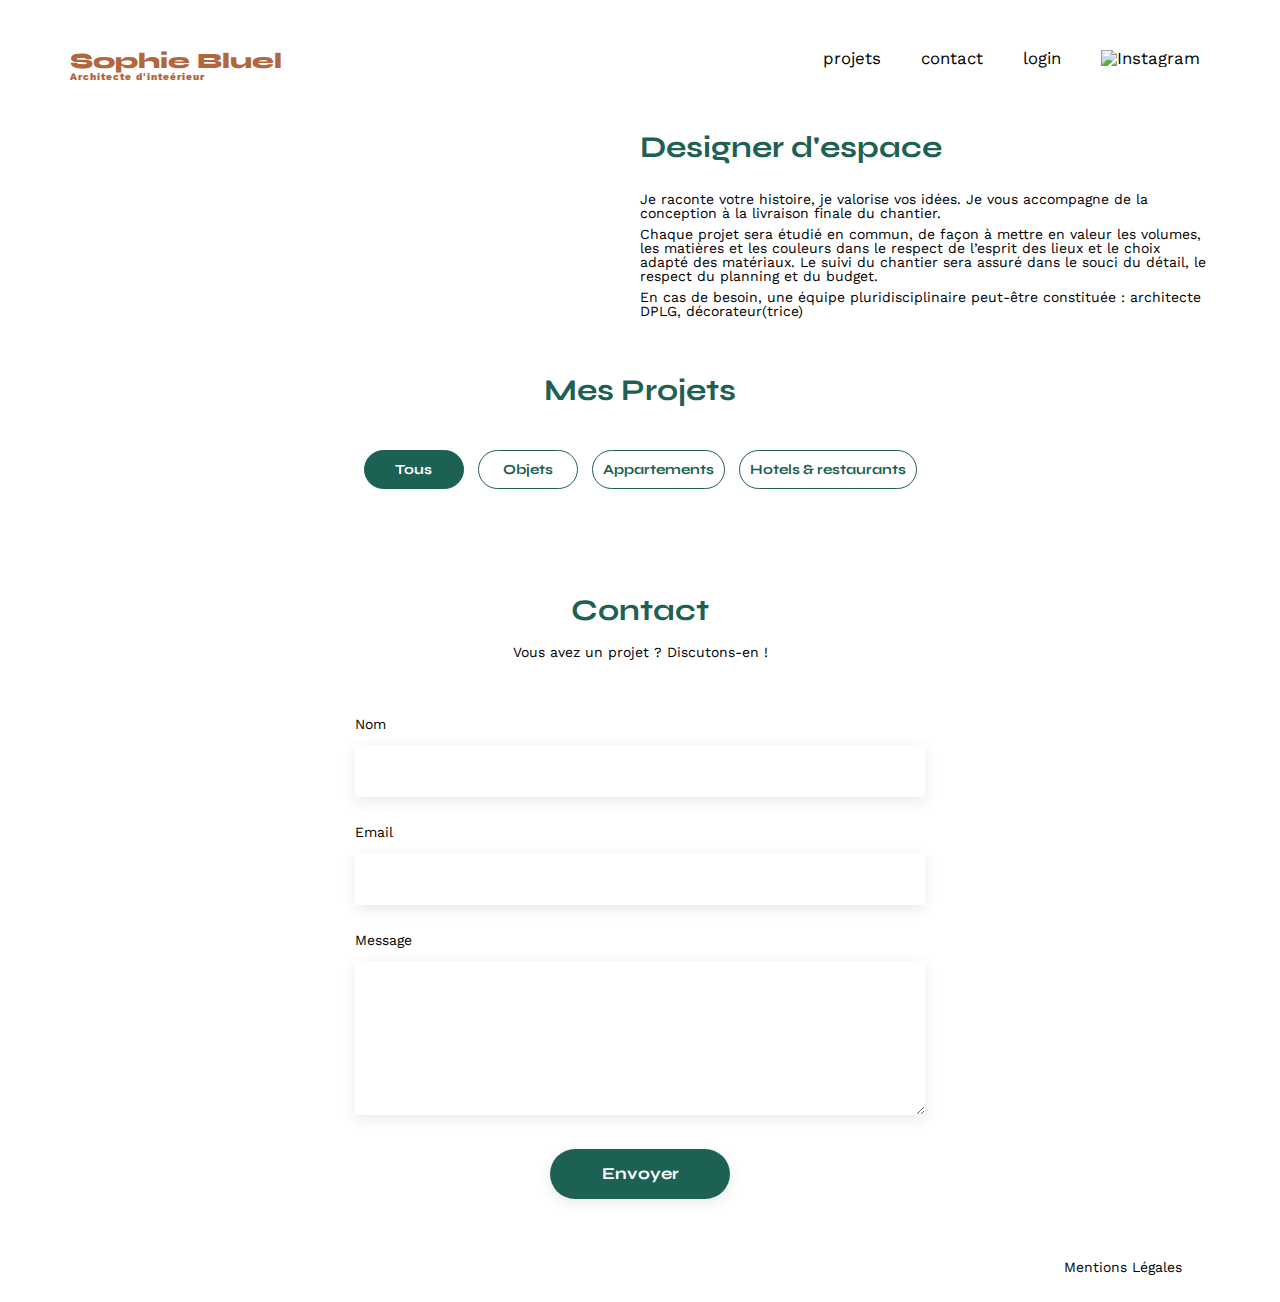
==== FrontEnd/index.html @ b1950455 "Etape 2.1 Page formulaire" ====
<!DOCTYPE html>
<html lang="fr">
<head>
	<meta charset="UTF-8">
	<title>Sophie Bluel - Architecte d'intérieur</title>
	<meta name="viewport" content="width=device-width, initial-scale=1.0">
	<link rel="preconnect" href="https://fonts.googleapis.com">
	<link rel="preconnect" href="https://fonts.gstatic.com" crossorigin>
	<link href="https://fonts.googleapis.com/css2?family=Syne:wght@700;800&family=Work+Sans&display=swap" rel="stylesheet">
	<meta name="description" content="">
	<link rel="stylesheet" href="./assets/style.css">
</head>
<body>
<header>
	<h1>Sophie Bluel <span>Architecte d'inteérieur</span></h1>
	<nav>
		<ul>
			<li><a href="#portfolio">projets</a></li>
			<li><a href="#contact">contact</a></li>
			<li><a href="login.html#login">login</a></li>
			<li><img src="./assets/icons/instagram.png" alt="Instagram"></li>
		</ul>
	</nav>
</header>
<main>
	<section id="introduction">
		<figure>
			<img src="./assets/images/sophie-bluel.png" alt="">
		</figure>
		<article>
			<h2>Designer d'espace</h2>
			<p>Je raconte votre histoire, je valorise vos idées. Je vous accompagne de la conception à la livraison finale du chantier.</p>
			<p>Chaque projet sera étudié en commun, de façon à mettre en valeur les volumes, les matières et les couleurs dans le respect de l’esprit des lieux et le choix adapté des matériaux. Le suivi du chantier sera assuré dans le souci du détail, le respect du planning et du budget.</p>
			<p>En cas de besoin, une équipe pluridisciplinaire peut-être constituée : architecte DPLG, décorateur(trice)</p>
		</article>
	</section>
	<section id="portfolio">
		<h2>Mes Projets</h2>
		<div class="gallery-filters">
			<button class="filter active" data-category="all">Tous</button>
			<button class="filter" data-category="objets" >Objets</button>
			<button class="filter" data-category="appartements">Appartements</button>
			<button class="filter" data-category="hotels & restaurants">Hotels & restaurants</button>
		</div>
		<div class="gallery"></div>
	</section>
	<section id="contact">
		<h2>Contact</h2>
		<p>Vous avez un projet ? Discutons-en !</p>
		<form action="#" method="post">
			<label for="name">Nom</label>
			<input type="text" name="name" id="name">
			<label for="email">Email</label>
			<input type="email" name="email" id="email">
			<label for="message">Message</label>
			<textarea name="message" id="message" cols="30" rows="10"></textarea>
			<input type="submit" value="Envoyer">
		</form>
	</section>
</main>

<footer>
	<nav>
		<ul>
			<li>Mentions Légales</li>
		</ul>
	</nav>
</footer>
<script src="./assets/script.js"></script>
</body>
</html>
---- FrontEnd/assets/style.css ----
/* http://meyerweb.com/eric/tools/css/reset/
	v2.0 | 20110126
	License: none (public domain)
*/

html,
body,
div,
span,
applet,
object,
iframe,
h1,
h2,
h3,
h4,
h5,
h6,
p,
blockquote,
pre,
a,
abbr,
acronym,
address,
big,
cite,
code,
del,
dfn,
em,
img,
ins,
kbd,
q,
s,
samp,
small,
strike,
strong,
sub,
sup,
tt,
var,
b,
u,
i,
center,
dl,
dt,
dd,
ol,
ul,
li,
fieldset,
form,
label,
legend,
table,
caption,
tbody,
tfoot,
thead,
tr,
th,
td,
article,
aside,
canvas,
details,
embed,
figure,
figcaption,
footer,
header,
hgroup,
menu,
nav,
output,
ruby,
section,
summary,
time,
mark,
audio,
video {
	margin: 0;
	padding: 0;
	border: 0;
	font-size: 100%;
	font: inherit;
	vertical-align: baseline;
  scroll-behavior: smooth;
}

/* HTML5 display-role reset for older browsers */
article,
aside,
details,
figcaption,
figure,
footer,
header,
hgroup,
menu,
nav,
section {
	display: block;
}

body {
	line-height: 1;
}

ol,
ul {
	list-style: none;
}

blockquote,
q {
	quotes: none;
}

blockquote:before,
blockquote:after,
q:before,
q:after {
	content: '';
	content: none;
}

table {
	border-collapse: collapse;
	border-spacing: 0;
}

/** end reset css**/
body {
	max-width: 1140px;
	margin: auto;
	font-family: 'Work Sans';
	font-size: 14px;
}

header {
	display: flex;
	justify-content: space-between;
	margin: 50px 0
}

section {
	margin: 50px 0
}

h1 {
	display: flex;
	flex-direction: column;
	font-family: 'Syne';
	font-size: 22px;
	font-weight: 800;
	color: #B1663C
}

h1>span {
	font-family: 'Work Sans';
	font-size: 10px;
	letter-spacing: 0.1em;
	;
}

h2 {
	font-family: 'Syne';
	font-weight: 700;
	font-size: 30px;
	color: #1D6154
}

nav ul {
	display: flex;
	align-items: center;
  gap: 20px;
	list-style-type: none;

}

header nav li {
	padding: 0 10px;
	font-size: 1.2em;
}

header li a:hover,  
header li a:focus {
	font-weight: bold;
}

#introduction {
	display: flex;
	align-items: center;
}

#introduction figure {
	flex: 1
}

#introduction img {
	display: block;
	margin: auto;
	width: 80%;
}

#introduction article {
	flex: 1
}

#introduction h2 {
	margin-bottom: 1em;
}

#introduction p {
	margin-bottom: 0.5em;
}

#portfolio h2 {
	text-align: center;
	margin-bottom: 1.5em;
}

header li a {
  text-decoration: none;
  color: black;
}

.gallery-filters {
	display: flex;
	justify-content: center;
	flex-wrap: wrap;
	gap: 1em;

}

.filter.active {
	background: #1D6154;
	color: white;
}

.filter {
	font-family: 'Syne';
	font-weight: 700;
	font-size: 1em;
	margin-bottom: 4em;
	padding: 10px;
	border: 1px solid #1D6154;
	border-radius: 20px;
	color: #1D6154;
	background-color: white;
	min-width: 100px;
	cursor: pointer;
}

.hidden {
	display: none;
}

.gallery {
	width: 100%;
	display: grid;
	grid-template-columns: 1fr 1fr 1fr;
	grid-column-gap: 20px;
	grid-row-gap: 20px;
}

.gallery img {
	width: 100%;

}

#contact {
	width: 50%;
	margin: auto;
}

#contact>* {
	text-align: center;

}

#contact h2 {
	margin-bottom: 20px;
}

#contact form {
	text-align: left;
	margin-top: 30px;
	display: flex;
	flex-direction: column;
}

#contact input {
	height: 50px;
	font-size: 1.2em;
	border: none;
	box-shadow: 0px 4px 14px rgba(0, 0, 0, 0.09);
}

#contact label {
	margin: 2em 0 1em 0;
}

#contact textarea {
	border: none;
	box-shadow: 0px 4px 14px rgba(0, 0, 0, 0.09);
}

input[type="submit"] {
	font-family: 'Syne';
	font-weight: 700;
	color: white;
	background-color: #1D6154;
	margin: 2em auto;
	width: 180px;
	text-align: center;
	border-radius: 60px;
}

footer nav ul {
	display: flex;
	justify-content: flex-end;
	margin: 2em
}

/** log In **/

.login {
  display: flex;
  flex-direction: column;
  align-items: center;
  margin: auto;
  margin-top: 120px;
}

.login h2 {
  margin-bottom: 20px;
}

.login form {
  display: flex;
  flex-direction: column;
  align-items: center;
  width: 40%;
}

.login label,
.login input {
  width: 100%;
}

.login label {
  margin: 3em 0 0.5em 0;
}

.login input {
  border: none;
  height: 50px;
  box-shadow: 0 4px 14px rgba(0, 0, 0, 0.09);
  font-family: inherit;
  font-size: 1.2em;
  text-indent: 12px;
  padding: 0;
}

.btn-login {
  background-color: #1D6154;
  color: white;
  font-family: 'Syne';
  border: none;
  width: 180px;
  border-radius: 60px;
  padding: 10px;
  margin: 35px auto;
  cursor: pointer;
}

.forgotten-password {
  color: inherit;
}

.footer-login {
  position: fixed;
  bottom: 0;
  width: 100%;
  max-width: inherit;
}
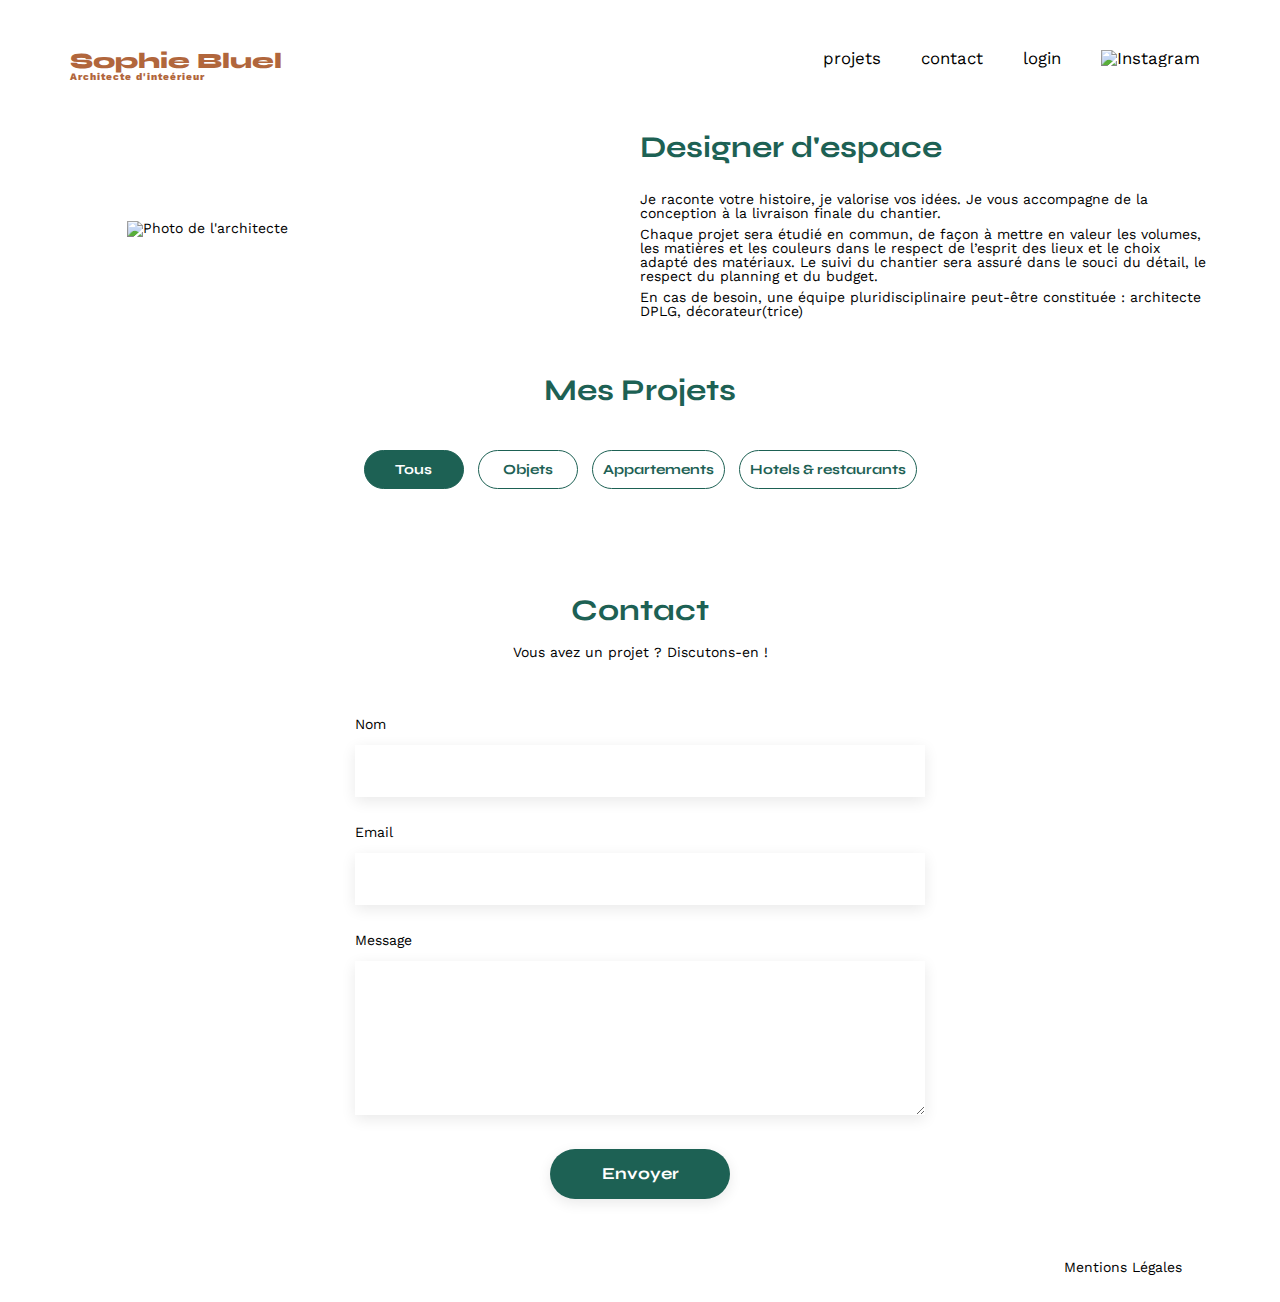
==== commit 68a45b47: "Etape 2.2 connexion V1" ====
--- a/FrontEnd/index.html
+++ b/FrontEnd/index.html
@@ -17,7 +17,7 @@
 		<ul>
 			<li><a href="#portfolio">projets</a></li>
 			<li><a href="#contact">contact</a></li>
-			<li><a href="login.html#login">login</a></li>
+			<li id="logout-li"><a href="login.html">login</a></li>
 			<li><img src="./assets/icons/instagram.png" alt="Instagram"></li>
 		</ul>
 	</nav>
@@ -25,7 +25,7 @@
 <main>
 	<section id="introduction">
 		<figure>
-			<img src="./assets/images/sophie-bluel.png" alt="">
+			<img src="./assets/images/sophie-bluel.png" alt="Photo de l'architecte">
 		</figure>
 		<article>
 			<h2>Designer d'espace</h2>
--- a/FrontEnd/assets/style.css
+++ b/FrontEnd/assets/style.css
@@ -192,6 +192,7 @@
 header li a:hover,  
 header li a:focus {
 	font-weight: bold;
+  font-size: 16px;
 }
 
 #introduction {
@@ -331,6 +332,11 @@
 
 /** log In **/
 
+.login-page {
+  font-weight: bold;
+  font-size: 16px;
+}
+
 .login {
   display: flex;
   flex-direction: column;
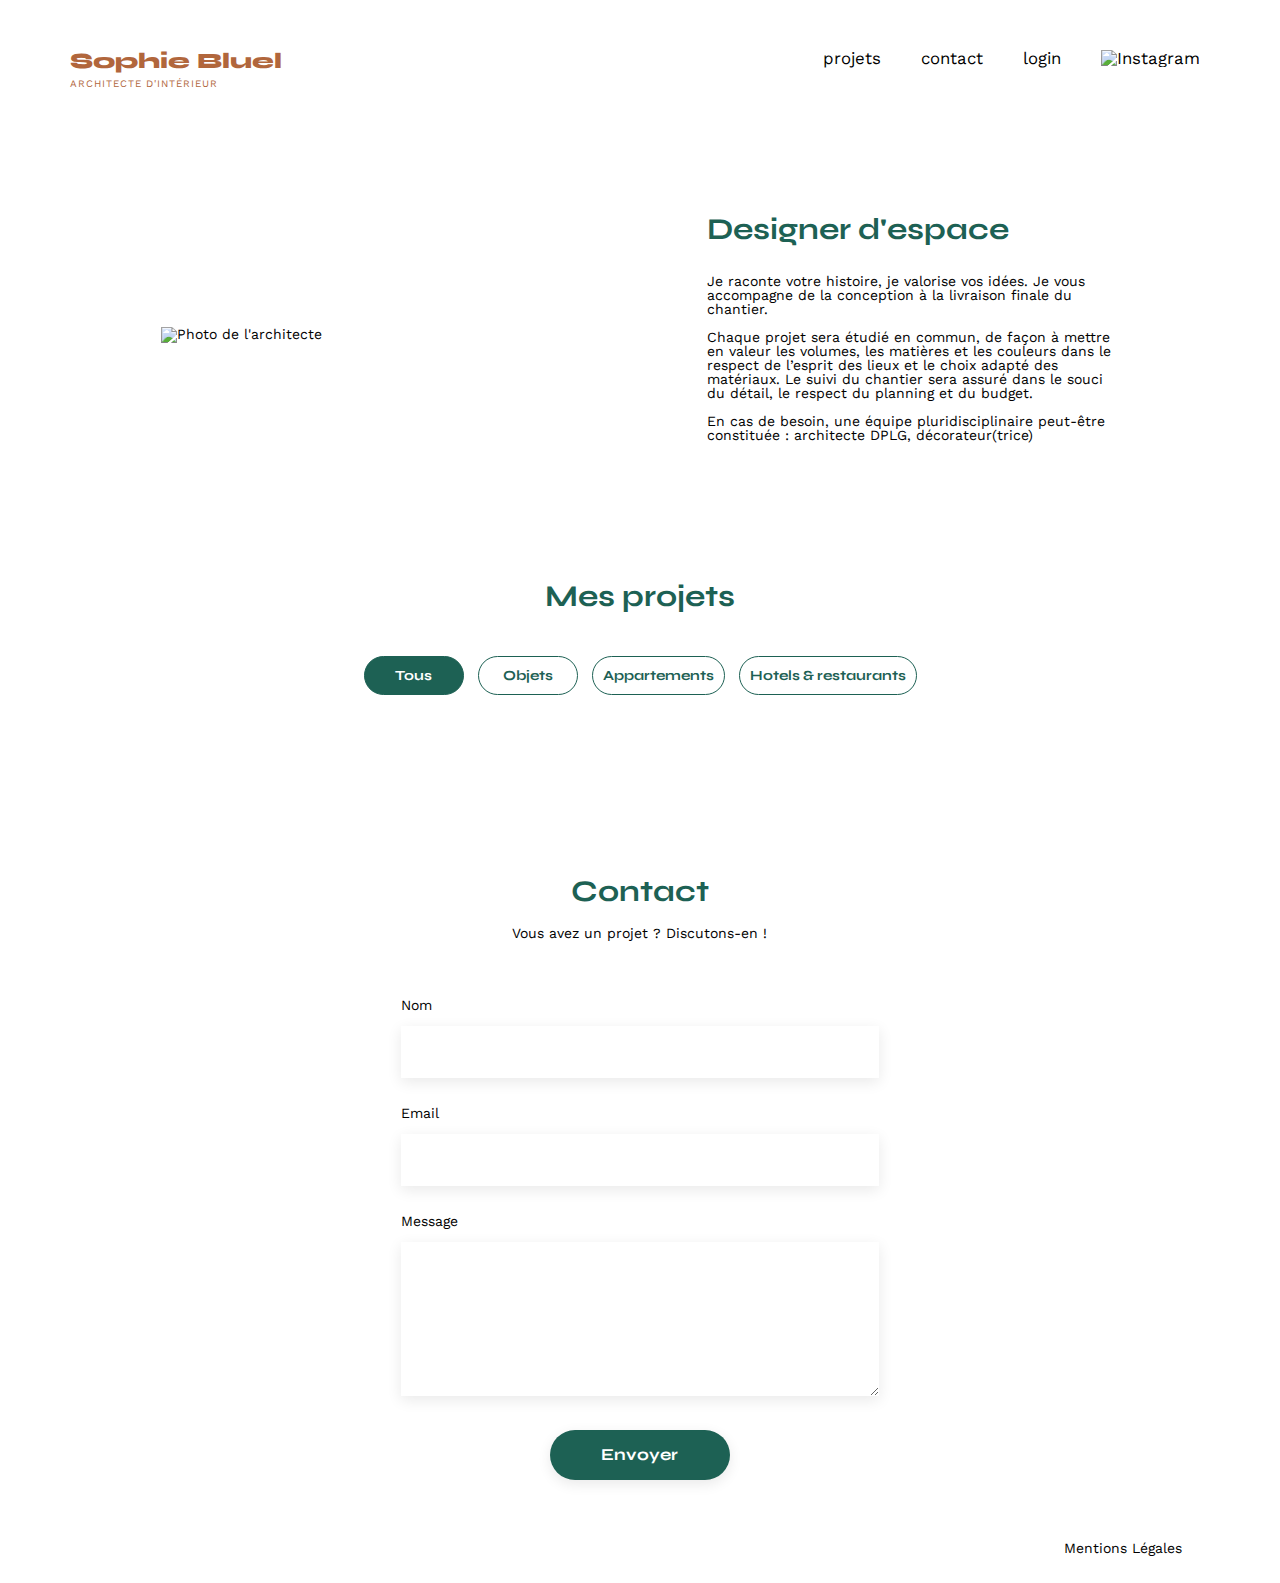
==== commit 653dd222: "Etape 2.2 avec mode édition" ====
--- a/FrontEnd/index.html
+++ b/FrontEnd/index.html
@@ -7,18 +7,29 @@
 	<link rel="preconnect" href="https://fonts.googleapis.com">
 	<link rel="preconnect" href="https://fonts.gstatic.com" crossorigin>
 	<link href="https://fonts.googleapis.com/css2?family=Syne:wght@700;800&family=Work+Sans&display=swap" rel="stylesheet">
+	<link rel="stylesheet" href="https://cdnjs.cloudflare.com/ajax/libs/font-awesome/6.4.0/css/all.min.css" integrity="sha512-iecdLmaskl7CVkqkXNQ/ZH/XLlvWZOJyj7Yy7tcenmpD1ypASozpmT/E0iPtmFIB46ZmdtAc9eNBvH0H/ZpiBw==" crossorigin="anonymous" referrerpolicy="no-referrer">
 	<meta name="description" content="">
 	<link rel="stylesheet" href="./assets/style.css">
 </head>
 <body>
+	<div class="admin publish">
+		<div class="edit-mode">
+			<i class="fa-regular fa-pen-to-square fa-lg"><span>Mode édition</span></i>
+			<button>publier les changements</button>
+		</div>
+	</div>
 <header>
-	<h1>Sophie Bluel <span>Architecte d'inteérieur</span></h1>
+	<h1>Sophie Bluel <span>Architecte d'intérieur</span></h1>
 	<nav>
 		<ul>
 			<li><a href="#portfolio">projets</a></li>
 			<li><a href="#contact">contact</a></li>
 			<li id="logout-li"><a href="login.html">login</a></li>
-			<li><img src="./assets/icons/instagram.png" alt="Instagram"></li>
+			<li>
+				<a href="https://www.instagram.com/" target="_blank">
+					<img class="instagram" src="./assets/icons/instagram.png" alt="Instagram">
+				</a>
+			</li>
 		</ul>
 	</nav>
 </header>
@@ -26,8 +37,14 @@
 	<section id="introduction">
 		<figure>
 			<img src="./assets/images/sophie-bluel.png" alt="Photo de l'architecte">
+			<div class="edit edit-picture admin">
+				<i class="fa-regular fa-pen-to-square fa-lg"><span>modifier</span></i>
+			</div>
 		</figure>
 		<article>
+			<div class="edit edit-description admin">
+				<i class="fa-regular fa-pen-to-square fa-lg"><span>modifier</span></i>
+			</div>
 			<h2>Designer d'espace</h2>
 			<p>Je raconte votre histoire, je valorise vos idées. Je vous accompagne de la conception à la livraison finale du chantier.</p>
 			<p>Chaque projet sera étudié en commun, de façon à mettre en valeur les volumes, les matières et les couleurs dans le respect de l’esprit des lieux et le choix adapté des matériaux. Le suivi du chantier sera assuré dans le souci du détail, le respect du planning et du budget.</p>
@@ -35,7 +52,10 @@
 		</article>
 	</section>
 	<section id="portfolio">
-		<h2>Mes Projets</h2>
+		<h2>Mes projets</h2>
+		<div class="edit edit-gallery admin">
+			<i class="fa-regular fa-pen-to-square fa-lg"><span>modifier</span></i>
+		</div>
 		<div class="gallery-filters">
 			<button class="filter active" data-category="all">Tous</button>
 			<button class="filter" data-category="objets" >Objets</button>
--- a/FrontEnd/assets/style.css
+++ b/FrontEnd/assets/style.css
@@ -143,14 +143,74 @@
 	font-size: 14px;
 }
 
+main {
+  width: 84%;
+  margin: auto;
+}
+
 header {
 	display: flex;
 	justify-content: space-between;
-	margin: 50px 0
+	margin: 50px 0;
 }
 
 section {
-	margin: 50px 0
+	margin: 125px 0;
+}
+
+.admin {
+  display: none !important;
+}
+
+.publish {
+  display: flex;
+  justify-content: center;
+  align-items: center;
+  width: 100%;
+  height: 60px;
+}
+
+.edit-mode {
+  display: flex;
+  justify-content: center;
+  align-items: center;
+  gap: 30px;
+  width: 100%;
+  height: 60px;
+  background: black;
+  position: fixed;
+  z-index: 100;
+}
+
+.edit-mode i {
+  color: white;
+}
+
+.edit-mode span {
+  font-family: 'Work Sans';
+  font-size: 16px;
+  margin-left: 10px;
+
+}
+
+.edit-mode button {
+font-family: 'Work Sans';
+font-weight: bold;
+min-width: 100px;
+padding: 10px 20px;
+border: none;
+border-radius: 20px;
+color: #1D6154;
+background-color: white;
+cursor: pointer;
+}
+
+.edit-mode button:hover,
+.edit-mode button:focus,
+.filter:hover,
+input[type="submit"]:hover {
+  background-color: #0e2f28;
+  color: white;
 }
 
 h1 {
@@ -159,21 +219,24 @@
 	font-family: 'Syne';
 	font-size: 22px;
 	font-weight: 800;
-	color: #B1663C
+	color: #B1663C;
 }
 
 h1>span {
+  display: inline-block;
+  margin-top: 7px;
 	font-family: 'Work Sans';
 	font-size: 10px;
 	letter-spacing: 0.1em;
-	;
+  font-weight: normal;
+  text-transform: uppercase;
 }
 
 h2 {
 	font-family: 'Syne';
 	font-weight: 700;
 	font-size: 30px;
-	color: #1D6154
+	color: #1D6154;
 }
 
 nav ul {
@@ -195,23 +258,53 @@
   font-size: 16px;
 }
 
+.edit span {
+  font-family: 'Work Sans';
+  font-size: 14px;
+  margin-left: 10px;
+}
+
+.edit:hover {
+  cursor: pointer;
+}
+
+.edit:hover span,
+.edit:focus span {
+  font-weight: bold;
+  font-size: 13px;
+}
+
+.instagram {
+  width: 22px;
+}
+
 #introduction {
 	display: flex;
 	align-items: center;
+  position: relative;
 }
 
 #introduction figure {
-	flex: 1
+	flex: 1;
 }
 
 #introduction img {
 	display: block;
-	margin: auto;
-	width: 80%;
+	width: 88%;
+}
+
+#introduction .edit-picture {
+  margin-top: 15px;
+}
+
+#introduction .edit-description {
+  position: absolute;
+  top: 25px;
 }
 
 #introduction article {
-	flex: 1
+	flex: 1;
+  max-width: 43%;
 }
 
 #introduction h2 {
@@ -219,12 +312,22 @@
 }
 
 #introduction p {
-	margin-bottom: 0.5em;
+	margin-bottom: 1em;
+}
+
+#portfolio {
+  position: relative;
 }
 
 #portfolio h2 {
 	text-align: center;
 	margin-bottom: 1.5em;
+}
+
+#portfolio .edit-gallery {
+  position: absolute;
+  top: 11px;
+  right: 28%;
 }
 
 header li a {
@@ -322,12 +425,13 @@
 	width: 180px;
 	text-align: center;
 	border-radius: 60px;
+  cursor: pointer;
 }
 
 footer nav ul {
 	display: flex;
 	justify-content: flex-end;
-	margin: 2em
+	margin: 2em;
 }
 
 /** log In **/
